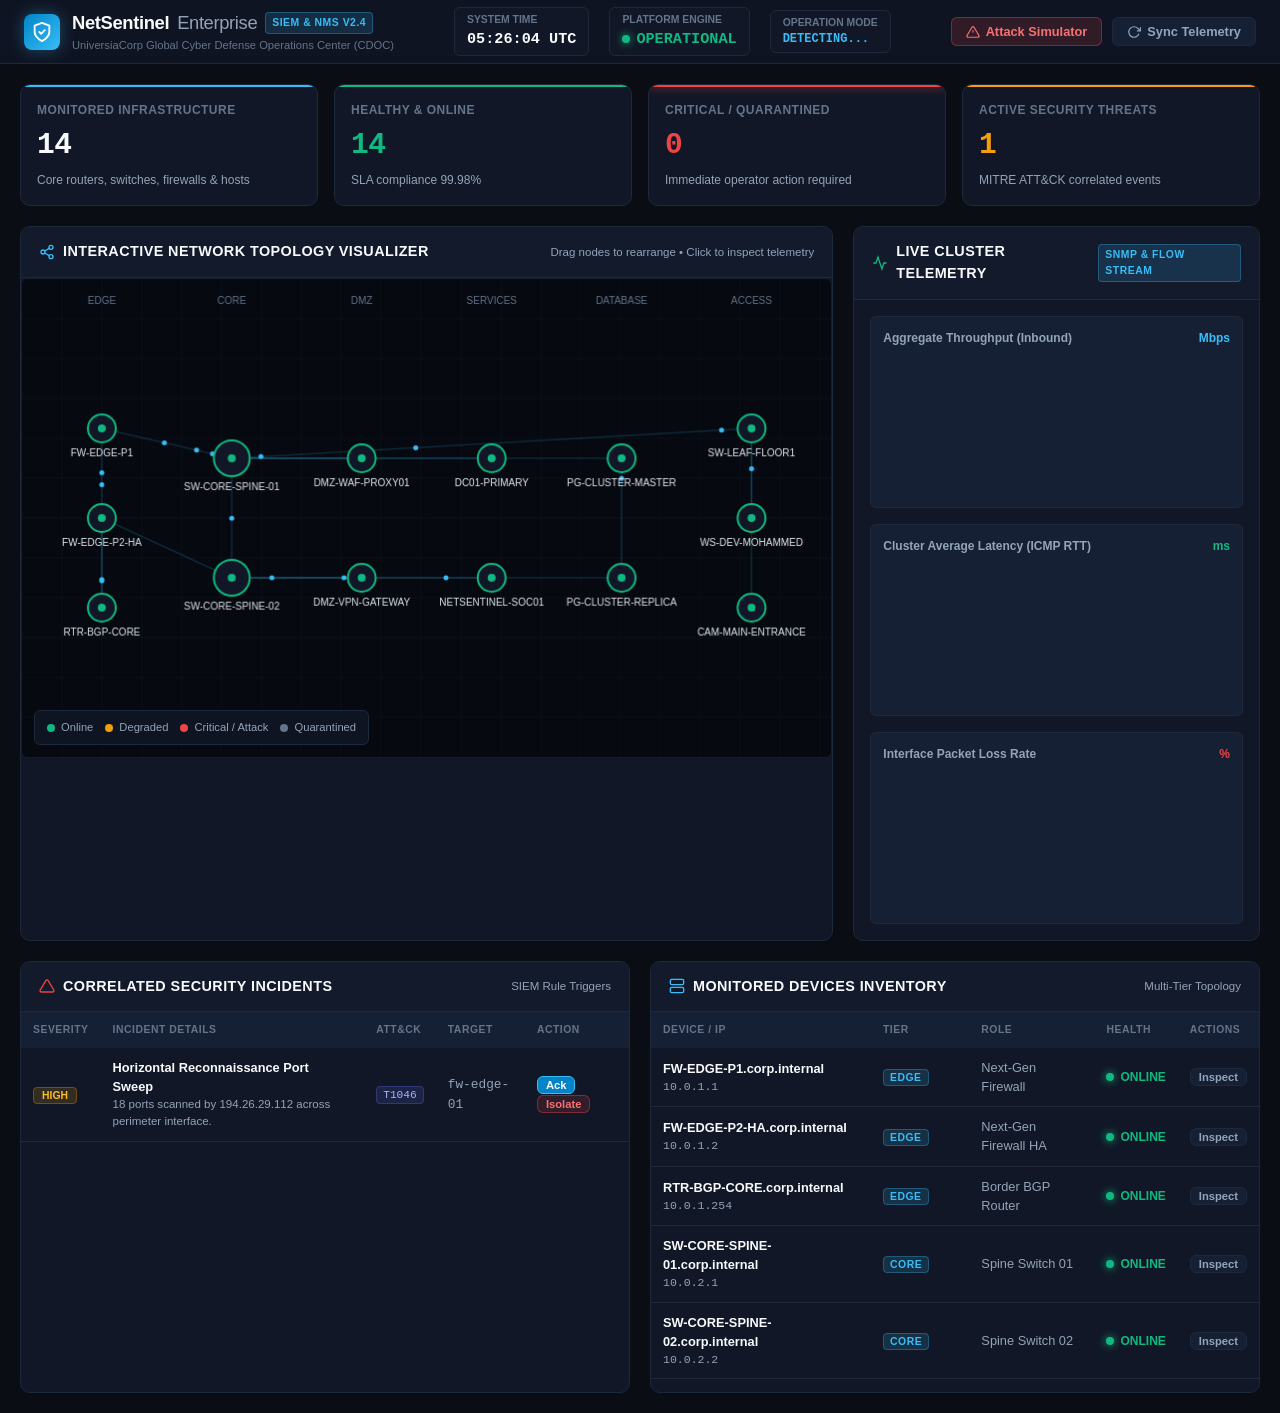
==== docs/index.html @ fc28fd9a "feat(netsentinel): initialize enterprise network security and monitoring system (NMS/SIEM)" ====
<!DOCTYPE html>
<html lang="en">
<head>
  <meta charset="UTF-8">
  <meta name="viewport" content="width=device-width, initial-scale=1.0">
  <title>NetSentinel Enterprise — SOC Cyber Defense & Telemetry Platform</title>
  <link rel="stylesheet" href="css/soc.css">
</head>
<body>

  <!-- Top SOC Navigation Bar -->
  <header class="soc-header">
    <div class="brand-section">
      <div class="brand-logo">
        <svg width="22" height="22" viewBox="0 0 24 24" fill="none" stroke="#ffffff" stroke-width="2" stroke-linecap="round" stroke-linejoin="round">
          <path d="M12 22s8-4 8-10V5l-8-3-8 3v7c0 6 8 10 8 10z"/>
          <path d="M9 12l2 2 4-4"/>
        </svg>
      </div>
      <div>
        <div class="brand-title">
          NetSentinel <span style="font-weight: 400; color: #94a3b8;">Enterprise</span>
          <span class="badge-tag">SIEM & NMS v2.4</span>
        </div>
        <div style="font-size: 0.7rem; color: #64748b;">UniversiaCorp Global Cyber Defense Operations Center (CDOC)</div>
      </div>
    </div>

    <div class="header-metrics">
      <div class="kpi-pill">
        <span class="kpi-label">System Time</span>
        <span class="kpi-val" id="soc-clock">00:00:00 UTC</span>
      </div>
      <div class="kpi-pill">
        <span class="kpi-label">Platform Engine</span>
        <span class="kpi-val" style="color: #10b981; display: flex; align-items: center; gap: 6px;">
          <span class="pulse-dot"></span> OPERATIONAL
        </span>
      </div>
      <div class="kpi-pill">
        <span class="kpi-label">Operation Mode</span>
        <span class="kpi-val" id="mode-badge" style="color: #38bdf8; font-size: 0.75rem;">DETECTING...</span>
      </div>
    </div>

    <div class="header-actions">
      <button class="btn btn-danger" id="btn-open-attack-modal">
        <svg width="14" height="14" viewBox="0 0 24 24" fill="none" stroke="currentColor" stroke-width="2">
          <path d="M10.29 3.86L1.82 18a2 2 0 0 0 1.71 3h16.94a2 2 0 0 0 1.71-3L13.71 3.86a2 2 0 0 0-3.42 0z"/>
          <line x1="12" y1="9" x2="12" y2="13"/>
          <line x1="12" y1="17" x2="12.01" y2="17"/>
        </svg>
        Attack Simulator
      </button>
      <button class="btn btn-secondary" onclick="window.socApp.refreshData()">
        <svg width="14" height="14" viewBox="0 0 24 24" fill="none" stroke="currentColor" stroke-width="2">
          <polyline points="23 4 23 10 17 10"/>
          <path d="M20.49 15a9 9 0 1 1-2.12-9.36L23 10"/>
        </svg>
        Sync Telemetry
      </button>
    </div>
  </header>

  <!-- Main SOC Workspace Container -->
  <main class="soc-container">

    <!-- KPI Status Cards -->
    <section class="kpi-grid">
      <div class="kpi-card brand">
        <span class="kpi-title">Monitored Infrastructure</span>
        <span class="kpi-number" id="kpi-total-nodes">--</span>
        <span class="kpi-meta">Core routers, switches, firewalls & hosts</span>
      </div>
      <div class="kpi-card success">
        <span class="kpi-title">Healthy & Online</span>
        <span class="kpi-number" id="kpi-online-nodes" style="color: #10b981;">--</span>
        <span class="kpi-meta">SLA compliance 99.98%</span>
      </div>
      <div class="kpi-card critical">
        <span class="kpi-title">Critical / Quarantined</span>
        <span class="kpi-number" id="kpi-critical-nodes" style="color: #ef4444;">--</span>
        <span class="kpi-meta">Immediate operator action required</span>
      </div>
      <div class="kpi-card warning">
        <span class="kpi-title">Active Security Threats</span>
        <span class="kpi-number" id="kpi-active-threats" style="color: #f59e0b;">--</span>
        <span class="kpi-meta">MITRE ATT&CK correlated events</span>
      </div>
    </section>

    <!-- Center Workspace: Topology Map & Telemetry Gauges -->
    <section class="soc-workspace">
      
      <!-- Interactive Network Topology Canvas -->
      <div class="panel-card">
        <div class="panel-header">
          <div class="panel-title">
            <svg width="16" height="16" viewBox="0 0 24 24" fill="none" stroke="#38bdf8" stroke-width="2">
              <circle cx="18" cy="5" r="3"/><circle cx="6" cy="12" r="3"/><circle cx="18" cy="19" r="3"/>
              <line x1="8.59" y1="13.51" x2="15.42" y2="17.49"/><line x1="15.41" y1="6.51" x2="8.59" y2="10.49"/>
            </svg>
            Interactive Network Topology Visualizer
          </div>
          <div style="font-size: 0.72rem; color: #94a3b8;">
            Drag nodes to rearrange • Click to inspect telemetry
          </div>
        </div>
        <div class="panel-body" style="padding: 0;">
          <div class="topology-container">
            <canvas id="topology-canvas"></canvas>
            <div class="topology-legend">
              <div class="legend-item"><span class="legend-dot" style="background:#10b981;"></span> Online</div>
              <div class="legend-item"><span class="legend-dot" style="background:#f59e0b;"></span> Degraded</div>
              <div class="legend-item"><span class="legend-dot" style="background:#ef4444;"></span> Critical / Attack</div>
              <div class="legend-item"><span class="legend-dot" style="background:#64748b;"></span> Quarantined</div>
            </div>
          </div>
        </div>
      </div>

      <!-- Real-Time Telemetry Performance Charts -->
      <div class="panel-card">
        <div class="panel-header">
          <div class="panel-title">
            <svg width="16" height="16" viewBox="0 0 24 24" fill="none" stroke="#10b981" stroke-width="2">
              <polyline points="22 12 18 12 15 21 9 3 6 12 2 12"/>
            </svg>
            Live Cluster Telemetry
          </div>
          <span class="badge-tag">SNMP & Flow Stream</span>
        </div>
        <div class="panel-body telemetry-charts">
          
          <div class="chart-card">
            <div class="chart-header">
              <span>Aggregate Throughput (Inbound)</span>
              <span style="color:#38bdf8;">Mbps</span>
            </div>
            <div class="chart-canvas-wrap">
              <canvas id="chart-bandwidth"></canvas>
            </div>
          </div>

          <div class="chart-card">
            <div class="chart-header">
              <span>Cluster Average Latency (ICMP RTT)</span>
              <span style="color:#10b981;">ms</span>
            </div>
            <div class="chart-canvas-wrap">
              <canvas id="chart-latency"></canvas>
            </div>
          </div>

          <div class="chart-card">
            <div class="chart-header">
              <span>Interface Packet Loss Rate</span>
              <span style="color:#ef4444;">%</span>
            </div>
            <div class="chart-canvas-wrap">
              <canvas id="chart-loss"></canvas>
            </div>
          </div>

        </div>
      </div>

    </section>

    <!-- Bottom Tables: Incident Feed & Device Catalog -->
    <section class="tables-grid">
      
      <!-- Live Incident Feed -->
      <div class="panel-card">
        <div class="panel-header">
          <div class="panel-title">
            <svg width="16" height="16" viewBox="0 0 24 24" fill="none" stroke="#ef4444" stroke-width="2">
              <path d="M10.29 3.86L1.82 18a2 2 0 0 0 1.71 3h16.94a2 2 0 0 0 1.71-3L13.71 3.86a2 2 0 0 0-3.42 0z"/>
            </svg>
            Correlated Security Incidents
          </div>
          <span style="font-size: 0.72rem; color: #94a3b8;">SIEM Rule Triggers</span>
        </div>
        <div class="panel-body table-responsive" style="padding: 0;">
          <table class="soc-table">
            <thead>
              <tr>
                <th>Severity</th>
                <th>Incident Details</th>
                <th>ATT&CK</th>
                <th>Target</th>
                <th>Action</th>
              </tr>
            </thead>
            <tbody id="alerts-table-body">
              <!-- Rendered via app.js -->
            </tbody>
          </table>
        </div>
      </div>

      <!-- Infrastructure Inventory Catalog -->
      <div class="panel-card">
        <div class="panel-header">
          <div class="panel-title">
            <svg width="16" height="16" viewBox="0 0 24 24" fill="none" stroke="#38bdf8" stroke-width="2">
              <rect x="2" y="2" width="20" height="8" rx="2" ry="2"/>
              <rect x="2" y="14" width="20" height="8" rx="2" ry="2"/>
              <line x1="6" y1="6" x2="6.01" y2="6"/>
              <line x1="6" y1="18" x2="6.01" y2="18"/>
            </svg>
            Monitored Devices Inventory
          </div>
          <span style="font-size: 0.72rem; color: #94a3b8;">Multi-Tier Topology</span>
        </div>
        <div class="panel-body table-responsive" style="padding: 0;">
          <table class="soc-table">
            <thead>
              <tr>
                <th>Device / IP</th>
                <th>Tier</th>
                <th>Role</th>
                <th>Health</th>
                <th>Actions</th>
              </tr>
            </thead>
            <tbody id="devices-table-body">
              <!-- Rendered via app.js -->
            </tbody>
          </table>
        </div>
      </div>

    </section>

  </main>

  <!-- Modal: Cyber Attack Simulator -->
  <div class="modal-overlay" id="attack-modal">
    <div class="modal-box">
      <div class="modal-header">
        <div style="font-weight: 700; font-size: 1rem; display: flex; align-items: center; gap: 8px;">
          <span style="color: #ef4444;">●</span> Inject Simulated Cyber Attack
        </div>
        <button class="btn btn-secondary" id="btn-close-attack-modal" style="padding: 4px 10px;">✕</button>
      </div>
      <div class="modal-body">
        <p style="font-size: 0.8rem; color: #94a3b8;">
          Select a realistic threat scenario to execute against the monitored infrastructure.
          The SIEM correlator will analyze incoming telemetry, trigger MITRE ATT&CK alerts, and degrade node status in real-time.
        </p>

        <div class="attack-cards-grid">
          <button class="attack-btn-card danger" onclick="window.socApp.triggerAttackScenario('ddos')">
            <div class="attack-btn-title">
              <span style="color: #ef4444;">💥</span> Volumetric SYN Flood DDoS
            </div>
            <div class="attack-btn-desc">
              894 Mbps traffic surge targeting PA-5450 Perimeter Firewall. Triggers Rule SEC-R003 (T1498.001).
            </div>
          </button>

          <button class="attack-btn-card danger" onclick="window.socApp.triggerAttackScenario('brute_force')">
            <div class="attack-btn-title">
              <span style="color: #ef4444;">🔑</span> SSH Credential Brute-Force
            </div>
            <div class="attack-btn-desc">
              8 rapid failed logins against Primary PostgreSQL Cluster. Triggers Rule SEC-R001 (T1110.001).
            </div>
          </button>

          <button class="attack-btn-card" onclick="window.socApp.triggerAttackScenario('port_scan')">
            <div class="attack-btn-title">
              <span style="color: #f59e0b;">🔍</span> Horizontal Port Sweep
            </div>
            <div class="attack-btn-desc">
              Reconnaissance sweep probing 18 ports on Nginx DMZ Reverse Proxy. Triggers Rule SEC-R002 (T1046).
            </div>
          </button>

          <button class="attack-btn-card" onclick="window.socApp.triggerAttackScenario('link_flap')">
            <div class="attack-btn-title">
              <span style="color: #38bdf8;">⚡</span> Spine Fiber Link Flapping
            </div>
            <div class="attack-btn-desc">
              12.5% packet drop burst & 215ms latency spike on Cisco Nexus Core Backbone. Triggers NMS stability alert.
            </div>
          </button>
        </div>
      </div>
    </div>
  </div>

  <!-- Modal: Device Inspector -->
  <div class="modal-overlay" id="device-modal">
    <div class="modal-box">
      <div class="modal-header">
        <div style="font-weight: 700; font-size: 1rem; display: flex; align-items: center; gap: 8px;">
          <svg width="16" height="16" viewBox="0 0 24 24" fill="none" stroke="#38bdf8" stroke-width="2">
            <rect x="2" y="2" width="20" height="8" rx="2" ry="2"/>
            <rect x="2" y="14" width="20" height="8" rx="2" ry="2"/>
          </svg>
          Device Telemetry Inspector
        </div>
        <button class="btn btn-secondary" id="btn-close-device-modal" style="padding: 4px 10px;">✕</button>
      </div>
      <div class="modal-body">
        <div style="display: grid; grid-template-columns: 1fr 1fr; gap: 12px; font-size: 0.8rem;">
          <div><strong style="color:#64748b;">Hostname:</strong> <div id="modal-dev-hostname" style="font-family:monospace; color:#f8fafc;">--</div></div>
          <div><strong style="color:#64748b;">IP Address:</strong> <div id="modal-dev-ip" style="font-family:monospace; color:#38bdf8;">--</div></div>
          <div><strong style="color:#64748b;">Network Tier:</strong> <div id="modal-dev-tier" style="color:#f8fafc;">--</div></div>
          <div><strong style="color:#64748b;">Operational Role:</strong> <div id="modal-dev-role" style="color:#f8fafc;">--</div></div>
          <div><strong style="color:#64748b;">Hardware / OS:</strong> <div id="modal-dev-vendor" style="color:#f8fafc;">--</div></div>
          <div><strong style="color:#64748b;">Current Health:</strong> <div id="modal-dev-status" style="font-weight:700;">--</div></div>
        </div>

        <div style="margin-top: 10px; display: flex; gap: 10px;">
          <button class="btn btn-primary" onclick="alert('ICMP Probe Executed: Round-trip RTT: 1.2ms, Packet Loss: 0.0%, 3-way handshake verified.')">
            Execute Live ICMP Probe
          </button>
          <button class="btn btn-danger" onclick="window.socApp.quarantineDevice(window.socApp.selectedDevice.id); window.socApp.closeDeviceModal();">
            Isolate / Quarantine Host
          </button>
        </div>
      </div>
    </div>
  </div>

  <script src="js/topology.js"></script>
  <script src="js/charts.js"></script>
  <script src="js/app.js"></script>
</body>
</html>
---- docs/css/soc.css ----
/* NetSentinel Enterprise - Cyber SOC Dark Theme */
:root {
  --bg-primary: #0a0d14;
  --bg-surface: #111726;
  --bg-surface-elevated: #162035;
  --bg-surface-hover: #1c2944;
  --border-subtle: #1e293b;
  --border-active: #38bdf8;
  
  --text-primary: #f8fafc;
  --text-secondary: #94a3b8;
  --text-muted: #64748b;
  
  --color-brand: #38bdf8;
  --color-brand-glow: rgba(56, 189, 248, 0.35);
  --color-success: #10b981;
  --color-warning: #f59e0b;
  --color-danger: #ef4444;
  --color-info: #6366f1;
  
  --radius-sm: 6px;
  --radius-md: 10px;
  --radius-lg: 14px;
  --transition-fast: 0.15s ease;
  --transition-smooth: 0.3s cubic-bezier(0.4, 0, 0.2, 1);
}

* {
  margin: 0;
  padding: 0;
  box-sizing: border-box;
}

body {
  font-family: -apple-system, BlinkMacSystemFont, "Segoe UI", Roboto, "Helvetica Neue", Arial, sans-serif;
  background-color: var(--bg-primary);
  color: var(--text-primary);
  line-height: 1.5;
  overflow-x: hidden;
  font-size: 14px;
}

/* Scrollbar */
::-webkit-scrollbar {
  width: 6px;
  height: 6px;
}
::-webkit-scrollbar-track {
  background: var(--bg-primary);
}
::-webkit-scrollbar-thumb {
  background: var(--border-subtle);
  border-radius: 3px;
}
::-webkit-scrollbar-thumb:hover {
  background: var(--text-muted);
}

/* Header & Top Bar */
.soc-header {
  height: 64px;
  background: rgba(17, 23, 38, 0.85);
  backdrop-filter: blur(12px);
  border-bottom: 1px solid var(--border-subtle);
  display: flex;
  align-items: center;
  justify-content: space-between;
  padding: 0 24px;
  position: sticky;
  top: 0;
  z-index: 100;
}

.brand-section {
  display: flex;
  align-items: center;
  gap: 12px;
}

.brand-logo {
  width: 36px;
  height: 36px;
  border-radius: 8px;
  background: linear-gradient(135deg, #0284c7, #38bdf8);
  display: flex;
  align-items: center;
  justify-content: center;
  box-shadow: 0 0 16px var(--color-brand-glow);
}

.brand-title {
  font-size: 1.15rem;
  font-weight: 700;
  letter-spacing: -0.02em;
  display: flex;
  align-items: center;
  gap: 8px;
}

.badge-tag {
  font-size: 0.65rem;
  text-transform: uppercase;
  font-weight: 700;
  letter-spacing: 0.05em;
  padding: 2px 6px;
  border-radius: 4px;
  background: rgba(56, 189, 248, 0.15);
  color: var(--color-brand);
  border: 1px solid rgba(56, 189, 248, 0.3);
}

.header-metrics {
  display: flex;
  align-items: center;
  gap: 20px;
}

.kpi-pill {
  display: flex;
  flex-direction: column;
  background: var(--bg-surface);
  border: 1px solid var(--border-subtle);
  border-radius: var(--radius-sm);
  padding: 4px 12px;
}

.kpi-pill .kpi-label {
  font-size: 0.65rem;
  color: var(--text-muted);
  text-transform: uppercase;
  font-weight: 600;
}

.kpi-pill .kpi-val {
  font-size: 0.95rem;
  font-weight: 700;
  font-family: monospace;
}

.header-actions {
  display: flex;
  align-items: center;
  gap: 10px;
}

/* Buttons */
.btn {
  display: inline-flex;
  align-items: center;
  gap: 6px;
  padding: 6px 14px;
  font-size: 0.8rem;
  font-weight: 600;
  border-radius: var(--radius-sm);
  cursor: pointer;
  transition: all var(--transition-fast);
  border: 1px solid transparent;
}

.btn-primary {
  background: #0284c7;
  color: #ffffff;
  border-color: #38bdf8;
}
.btn-primary:hover {
  background: #0369a1;
  box-shadow: 0 0 12px var(--color-brand-glow);
}

.btn-danger {
  background: rgba(239, 68, 68, 0.15);
  color: #f87171;
  border-color: rgba(239, 68, 68, 0.4);
}
.btn-danger:hover {
  background: rgba(239, 68, 68, 0.25);
  box-shadow: 0 0 12px rgba(239, 68, 68, 0.3);
}

.btn-secondary {
  background: var(--bg-surface-elevated);
  color: var(--text-secondary);
  border-color: var(--border-subtle);
}
.btn-secondary:hover {
  background: var(--bg-surface-hover);
  color: var(--text-primary);
}

.pulse-dot {
  width: 8px;
  height: 8px;
  border-radius: 50%;
  background: var(--color-success);
  box-shadow: 0 0 8px var(--color-success);
  display: inline-block;
  animation: pulse-live 2s infinite;
}

@keyframes pulse-live {
  0% { transform: scale(0.95); box-shadow: 0 0 0 0 rgba(16, 185, 129, 0.7); }
  70% { transform: scale(1.1); box-shadow: 0 0 0 6px rgba(16, 185, 129, 0); }
  100% { transform: scale(0.95); box-shadow: 0 0 0 0 rgba(16, 185, 129, 0); }
}

/* Layout Container */
.soc-container {
  max-width: 1720px;
  margin: 0 auto;
  padding: 20px;
  display: flex;
  flex-direction: column;
  gap: 20px;
}

/* Status Banner Cards */
.kpi-grid {
  display: grid;
  grid-template-columns: repeat(auto-fit, minmax(210px, 1fr));
  gap: 16px;
}

.kpi-card {
  background: var(--bg-surface);
  border: 1px solid var(--border-subtle);
  border-radius: var(--radius-md);
  padding: 16px;
  display: flex;
  flex-direction: column;
  gap: 4px;
  position: relative;
  overflow: hidden;
}

.kpi-card::before {
  content: "";
  position: absolute;
  top: 0;
  left: 0;
  right: 0;
  height: 2px;
  background: var(--border-subtle);
}

.kpi-card.critical::before { background: var(--color-danger); box-shadow: 0 0 10px var(--color-danger); }
.kpi-card.warning::before { background: var(--color-warning); }
.kpi-card.success::before { background: var(--color-success); }
.kpi-card.brand::before { background: var(--color-brand); }

.kpi-title {
  font-size: 0.75rem;
  color: var(--text-muted);
  text-transform: uppercase;
  font-weight: 600;
  letter-spacing: 0.04em;
}

.kpi-number {
  font-size: 1.85rem;
  font-weight: 700;
  font-family: monospace;
  letter-spacing: -0.02em;
}

.kpi-meta {
  font-size: 0.75rem;
  color: var(--text-secondary);
  display: flex;
  align-items: center;
  gap: 6px;
}

/* Main Two-Column SOC Workspace */
.soc-workspace {
  display: grid;
  grid-template-columns: 2fr 1fr;
  gap: 20px;
}

@media (max-width: 1200px) {
  .soc-workspace {
    grid-template-columns: 1fr;
  }
}

.panel-card {
  background: var(--bg-surface);
  border: 1px solid var(--border-subtle);
  border-radius: var(--radius-md);
  overflow: hidden;
  display: flex;
  flex-direction: column;
}

.panel-header {
  padding: 14px 18px;
  border-bottom: 1px solid var(--border-subtle);
  display: flex;
  align-items: center;
  justify-content: space-between;
  background: rgba(22, 32, 53, 0.4);
}

.panel-title {
  font-size: 0.9rem;
  font-weight: 700;
  display: flex;
  align-items: center;
  gap: 8px;
  text-transform: uppercase;
  letter-spacing: 0.03em;
}

.panel-body {
  padding: 16px;
  flex: 1;
}

/* Canvas Topology Map Container */
.topology-container {
  height: 480px;
  background: #06090f;
  position: relative;
  overflow: hidden;
  border-radius: var(--radius-sm);
  border: 1px solid rgba(30, 41, 59, 0.6);
}

#topology-canvas {
  width: 100%;
  height: 100%;
  display: block;
}

.topology-legend {
  position: absolute;
  bottom: 12px;
  left: 12px;
  background: rgba(17, 23, 38, 0.85);
  backdrop-filter: blur(8px);
  border: 1px solid var(--border-subtle);
  border-radius: var(--radius-sm);
  padding: 8px 12px;
  display: flex;
  gap: 12px;
  font-size: 0.7rem;
  color: var(--text-secondary);
}

.legend-item {
  display: flex;
  align-items: center;
  gap: 6px;
}

.legend-dot {
  width: 8px;
  height: 8px;
  border-radius: 50%;
}

/* Charts Section */
.telemetry-charts {
  display: flex;
  flex-direction: column;
  gap: 16px;
}

.chart-card {
  background: var(--bg-surface-elevated);
  border: 1px solid var(--border-subtle);
  border-radius: var(--radius-sm);
  padding: 12px;
}

.chart-header {
  display: flex;
  justify-content: space-between;
  margin-bottom: 8px;
  font-size: 0.75rem;
  font-weight: 600;
  color: var(--text-secondary);
}

.chart-canvas-wrap {
  height: 140px;
  width: 100%;
  position: relative;
}

/* Tables Section */
.tables-grid {
  display: grid;
  grid-template-columns: 1fr 1fr;
  gap: 20px;
}

@media (max-width: 1100px) {
  .tables-grid {
    grid-template-columns: 1fr;
  }
}

.table-responsive {
  max-height: 380px;
  overflow-y: auto;
}

.soc-table {
  width: 100%;
  border-collapse: collapse;
  text-align: left;
  font-size: 0.8rem;
}

.soc-table th {
  background: var(--bg-surface-elevated);
  color: var(--text-muted);
  font-weight: 600;
  text-transform: uppercase;
  font-size: 0.65rem;
  letter-spacing: 0.05em;
  padding: 10px 12px;
  position: sticky;
  top: 0;
  z-index: 10;
}

.soc-table td {
  padding: 10px 12px;
  border-bottom: 1px solid var(--border-subtle);
  color: var(--text-secondary);
}

.soc-table tr:hover td {
  background: var(--bg-surface-hover);
  color: var(--text-primary);
}

/* Severity Badges */
.badge-critical {
  background: rgba(239, 68, 68, 0.15);
  color: #f87171;
  border: 1px solid rgba(239, 68, 68, 0.3);
  padding: 2px 8px;
  border-radius: 4px;
  font-weight: 700;
  font-size: 0.65rem;
}

.badge-high {
  background: rgba(245, 158, 11, 0.15);
  color: #fbbf24;
  border: 1px solid rgba(245, 158, 11, 0.3);
  padding: 2px 8px;
  border-radius: 4px;
  font-weight: 700;
  font-size: 0.65rem;
}

.badge-medium {
  background: rgba(56, 189, 248, 0.15);
  color: #38bdf8;
  border: 1px solid rgba(56, 189, 248, 0.3);
  padding: 2px 8px;
  border-radius: 4px;
  font-weight: 700;
  font-size: 0.65rem;
}

.badge-mitre {
  background: rgba(99, 102, 241, 0.15);
  color: #a5b4fc;
  border: 1px solid rgba(99, 102, 241, 0.3);
  padding: 2px 6px;
  border-radius: 4px;
  font-family: monospace;
  font-size: 0.7rem;
}

/* Status Indicators */
.status-pill {
  display: inline-flex;
  align-items: center;
  gap: 6px;
  font-weight: 600;
  font-size: 0.75rem;
}

.status-online { color: var(--color-success); }
.status-degraded { color: var(--color-warning); }
.status-critical { color: var(--color-danger); }
.status-quarantined { color: #94a3b8; text-decoration: line-through; }

/* Modal */
.modal-overlay {
  display: none;
  position: fixed;
  inset: 0;
  background: rgba(0, 0, 0, 0.75);
  backdrop-filter: blur(6px);
  z-index: 200;
  align-items: center;
  justify-content: center;
  padding: 20px;
}

.modal-overlay.active {
  display: flex;
}

.modal-box {
  background: var(--bg-surface);
  border: 1px solid var(--border-subtle);
  border-radius: var(--radius-lg);
  width: 100%;
  max-width: 650px;
  overflow: hidden;
  box-shadow: 0 20px 40px rgba(0,0,0,0.5);
  animation: modal-pop 0.2s cubic-bezier(0.16, 1, 0.3, 1);
}

@keyframes modal-pop {
  from { opacity: 0; transform: scale(0.95); }
  to { opacity: 1; transform: scale(1); }
}

.modal-header {
  padding: 16px 20px;
  border-bottom: 1px solid var(--border-subtle);
  display: flex;
  justify-content: space-between;
  align-items: center;
  background: var(--bg-surface-elevated);
}

.modal-body {
  padding: 20px;
  display: flex;
  flex-direction: column;
  gap: 16px;
}

.attack-cards-grid {
  display: grid;
  grid-template-columns: 1fr 1fr;
  gap: 12px;
}

.attack-btn-card {
  background: var(--bg-surface-elevated);
  border: 1px solid var(--border-subtle);
  border-radius: var(--radius-sm);
  padding: 14px;
  text-align: left;
  cursor: pointer;
  transition: all var(--transition-fast);
  color: var(--text-primary);
}

.attack-btn-card:hover {
  background: var(--bg-surface-hover);
  border-color: var(--color-brand);
  transform: translateY(-2px);
}

.attack-btn-card.danger:hover {
  border-color: var(--color-danger);
}

.attack-btn-title {
  font-weight: 700;
  font-size: 0.85rem;
  margin-bottom: 4px;
  display: flex;
  align-items: center;
  gap: 6px;
}

.attack-btn-desc {
  font-size: 0.72rem;
  color: var(--text-muted);
}
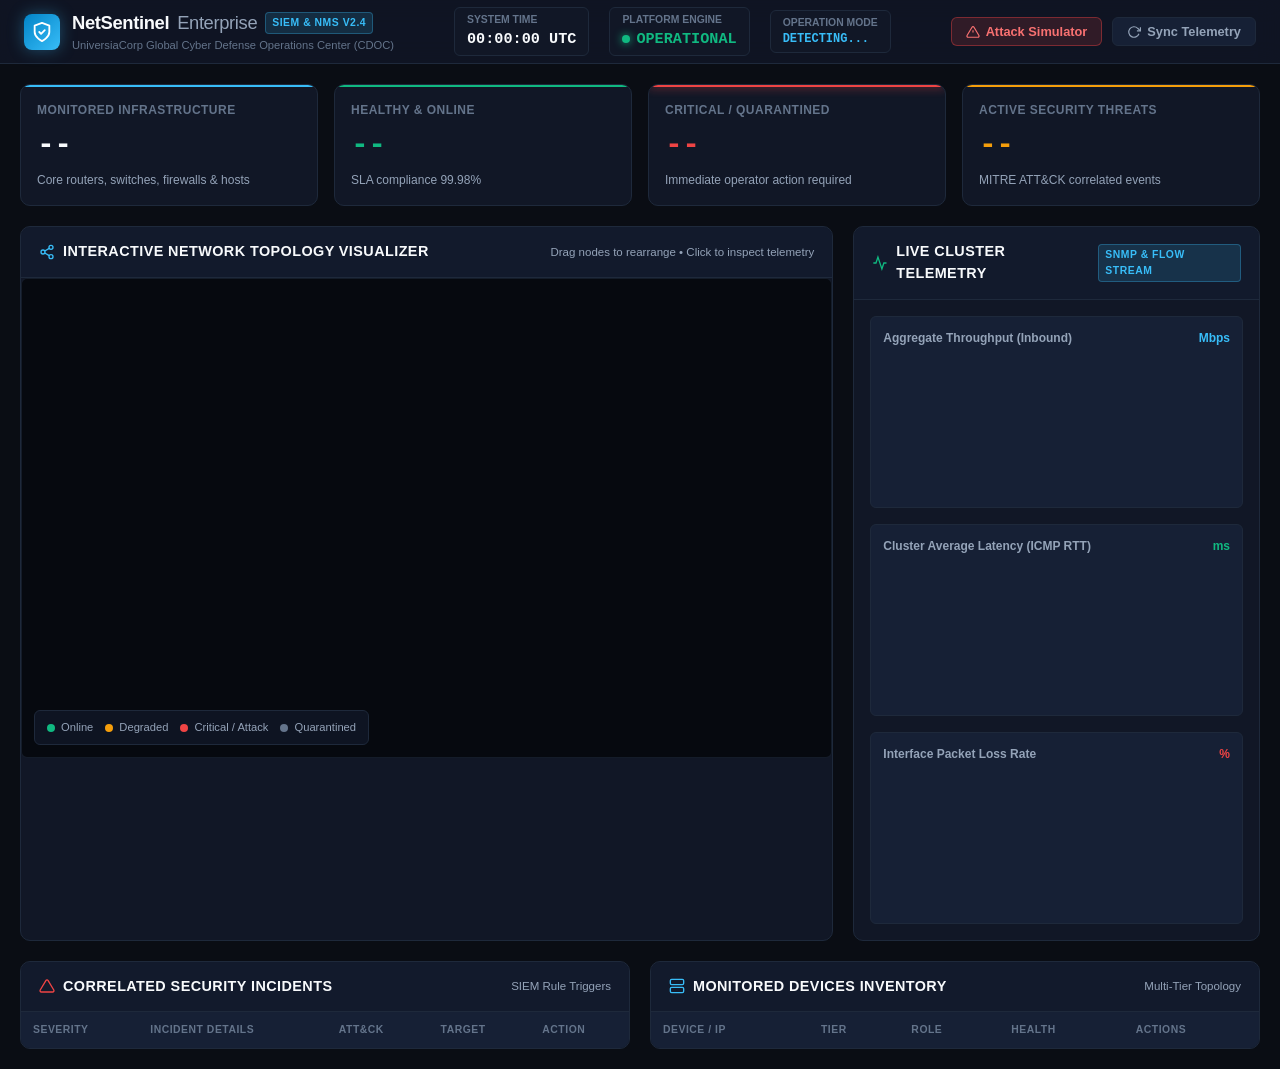
==== commit 17f7b19a: "feat(siem-nms): complete enterprise audit, closed-loop recovery, MITRE rules, live diagnostics & Fre" ====
--- a/docs/index.html
+++ b/docs/index.html
@@ -286,6 +286,15 @@
               12.5% packet drop burst & 215ms latency spike on Cisco Nexus Core Backbone. Triggers NMS stability alert.
             </div>
           </button>
+
+          <button class="attack-btn-card danger" onclick="window.socApp.triggerAttackScenario('rogue_mac')">
+            <div class="attack-btn-title">
+              <span style="color: #ef4444;">🛡️</span> Rogue MAC Injection on Core VLAN
+            </div>
+            <div class="attack-btn-desc">
+              Unauthorized MAC 00:0C:29:DE:AD:01 attempts switchport uplink connection. Triggers Rule SEC-R004 (T1200).
+            </div>
+          </button>
         </div>
       </div>
     </div>
@@ -293,14 +302,14 @@
 
   <!-- Modal: Device Inspector -->
   <div class="modal-overlay" id="device-modal">
-    <div class="modal-box">
+    <div class="modal-box" style="max-width: 680px;">
       <div class="modal-header">
         <div style="font-weight: 700; font-size: 1rem; display: flex; align-items: center; gap: 8px;">
           <svg width="16" height="16" viewBox="0 0 24 24" fill="none" stroke="#38bdf8" stroke-width="2">
             <rect x="2" y="2" width="20" height="8" rx="2" ry="2"/>
             <rect x="2" y="14" width="20" height="8" rx="2" ry="2"/>
           </svg>
-          Device Telemetry Inspector
+          Device Telemetry & Security Inspector
         </div>
         <button class="btn btn-secondary" id="btn-close-device-modal" style="padding: 4px 10px;">✕</button>
       </div>
@@ -314,11 +323,24 @@
           <div><strong style="color:#64748b;">Current Health:</strong> <div id="modal-dev-status" style="font-weight:700;">--</div></div>
         </div>
 
-        <div style="margin-top: 10px; display: flex; gap: 10px;">
-          <button class="btn btn-primary" onclick="alert('ICMP Probe Executed: Round-trip RTT: 1.2ms, Packet Loss: 0.0%, 3-way handshake verified.')">
-            Execute Live ICMP Probe
-          </button>
-          <button class="btn btn-danger" onclick="window.socApp.quarantineDevice(window.socApp.selectedDevice.id); window.socApp.closeDeviceModal();">
+        <div style="margin-top: 6px; display: flex; align-items: center; justify-content: space-between; gap: 8px;">
+          <span id="modal-telemetry-badge" style="font-size: 0.72rem; padding: 3px 8px; border-radius: 4px; background: rgba(56, 189, 248, 0.12); color: #38bdf8; border: 1px solid rgba(56, 189, 248, 0.25);">
+            ⚡ Live ICMP / TCP Diagnostic Engine
+          </span>
+          <span style="font-size: 0.72rem; color: #94a3b8;" id="modal-dev-quarantine-status">Isolation: NONE</span>
+        </div>
+
+        <!-- Real-time Probe Results Box -->
+        <div id="modal-probe-results" style="display: none; background: #0b1120; border: 1px solid #1e293b; border-radius: 6px; padding: 12px; margin-top: 10px; font-size: 0.75rem;"></div>
+
+        <div style="margin-top: 12px; display: flex; gap: 10px;">
+          <button class="btn btn-primary" id="btn-execute-probe" onclick="window.socApp.probeSelectedDevice()">
+            <svg width="14" height="14" viewBox="0 0 24 24" fill="none" stroke="currentColor" stroke-width="2" style="margin-right: 4px; vertical-align: middle;">
+              <polyline points="22 12 18 12 15 21 9 3 6 12 2 12"/>
+            </svg>
+            Execute Live ICMP & TCP Probe
+          </button>
+          <button class="btn btn-danger" id="btn-toggle-quarantine" onclick="window.socApp.toggleSelectedDeviceQuarantine()">
             Isolate / Quarantine Host
           </button>
         </div>
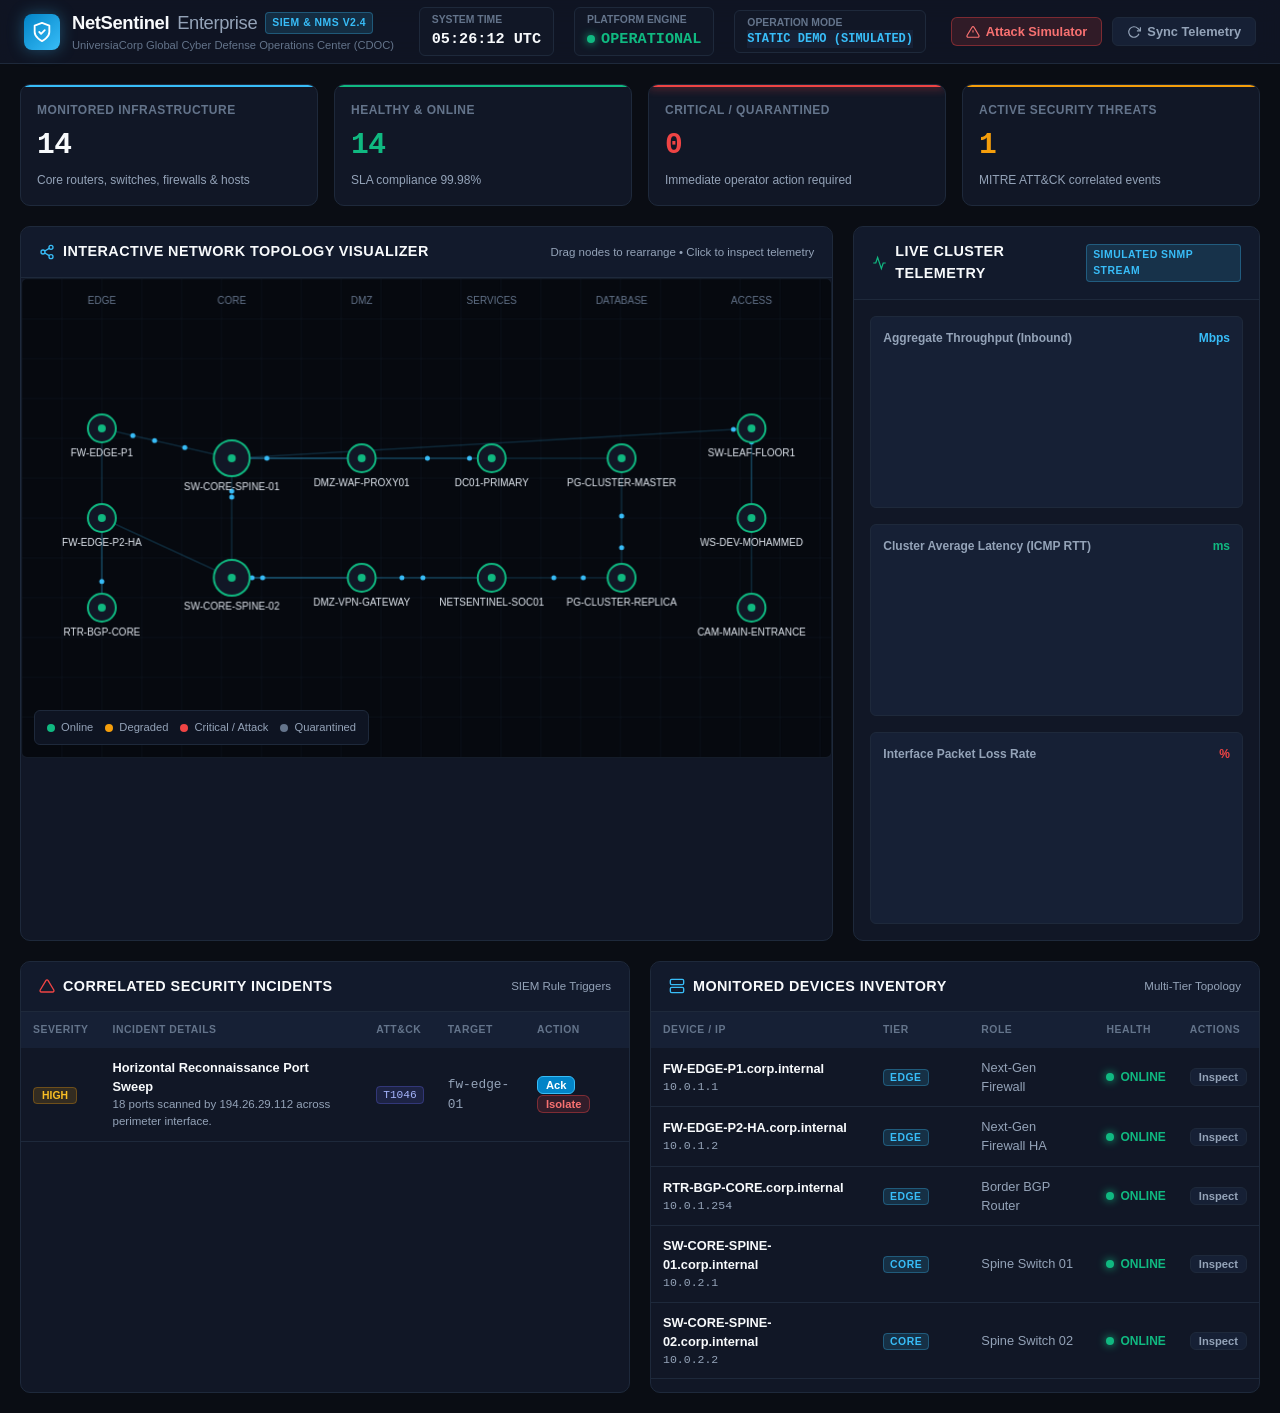
==== commit 98e2df21: "fix(frontend): resolve app.js syntax error, optimize offline fallback seeding & add regression tests" ====
--- a/docs/index.html
+++ b/docs/index.html
@@ -128,7 +128,7 @@
             </svg>
             Live Cluster Telemetry
           </div>
-          <span class="badge-tag">SNMP & Flow Stream</span>
+          <span class="badge-tag" id="badge-telemetry-mode">Simulated SNMP Stream</span>
         </div>
         <div class="panel-body telemetry-charts">
           
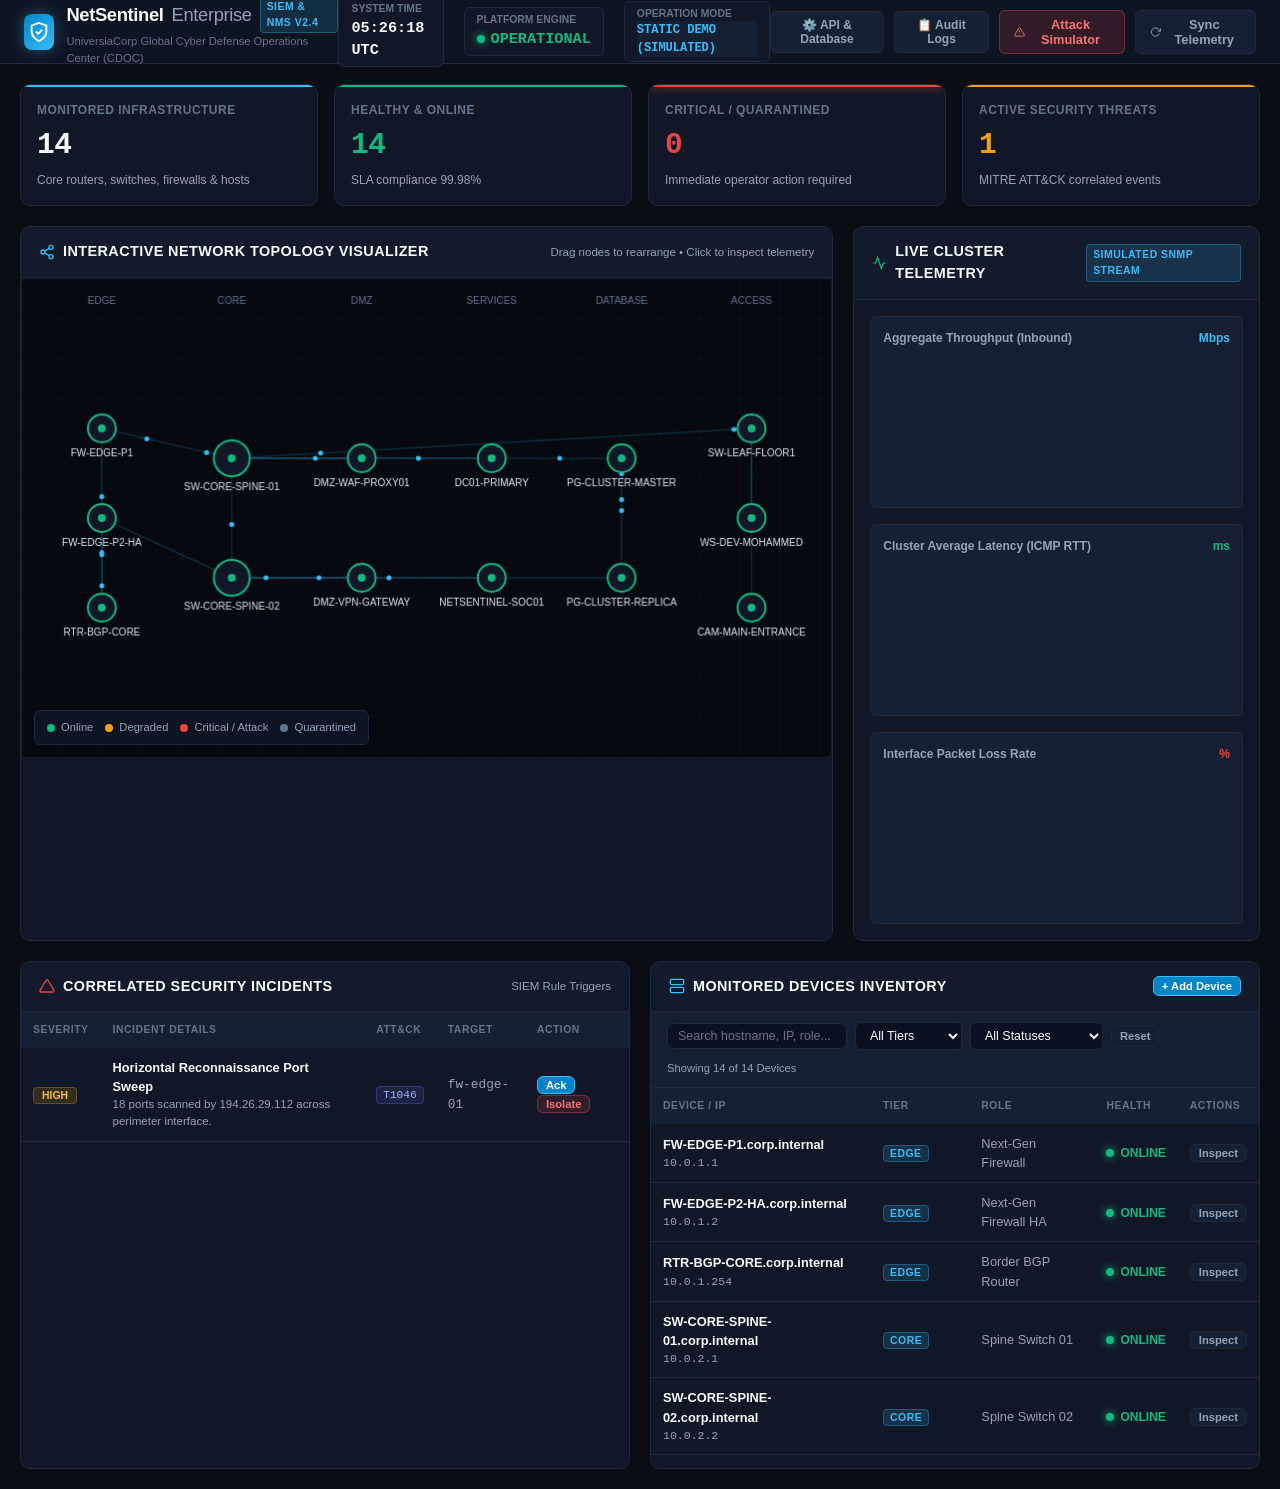
==== commit 7897c323: "feat(fullstack): add dual-mode PostgreSQL/SQLite persistence, Device CRUD, Vercel serverless entrypo" ====
--- a/docs/index.html
+++ b/docs/index.html
@@ -44,6 +44,12 @@
     </div>
 
     <div class="header-actions">
+      <button class="btn btn-secondary" id="btn-open-settings-modal" style="font-size: 0.75rem;">
+        ⚙️ API & Database
+      </button>
+      <button class="btn btn-secondary" id="btn-open-audit-modal" style="font-size: 0.75rem;">
+        📋 Audit Logs
+      </button>
       <button class="btn btn-danger" id="btn-open-attack-modal">
         <svg width="14" height="14" viewBox="0 0 24 24" fill="none" stroke="currentColor" stroke-width="2">
           <path d="M10.29 3.86L1.82 18a2 2 0 0 0 1.71 3h16.94a2 2 0 0 0 1.71-3L13.71 3.86a2 2 0 0 0-3.42 0z"/>
@@ -211,8 +217,40 @@
             </svg>
             Monitored Devices Inventory
           </div>
-          <span style="font-size: 0.72rem; color: #94a3b8;">Multi-Tier Topology</span>
-        </div>
+          <div style="display: flex; align-items: center; gap: 8px;">
+            <button class="btn btn-primary" id="btn-open-add-device" style="font-size: 0.7rem; padding: 3px 8px;">
+              + Add Device
+            </button>
+          </div>
+        </div>
+
+        <!-- Inventory Search & Filter Toolbar -->
+        <div class="soc-toolbar">
+          <div class="soc-toolbar-filters">
+            <input type="text" id="device-search-input" class="soc-input" placeholder="Search hostname, IP, role..." style="width: 180px;">
+            <select id="device-tier-filter" class="soc-select">
+              <option value="">All Tiers</option>
+              <option value="EDGE">EDGE</option>
+              <option value="CORE">CORE</option>
+              <option value="DMZ">DMZ</option>
+              <option value="SERVICES">SERVICES</option>
+              <option value="DATABASE">DATABASE</option>
+              <option value="ACCESS">ACCESS</option>
+            </select>
+            <select id="device-status-filter" class="soc-select">
+              <option value="">All Statuses</option>
+              <option value="ONLINE">ONLINE</option>
+              <option value="DEGRADED">DEGRADED</option>
+              <option value="CRITICAL">CRITICAL</option>
+              <option value="QUARANTINED">QUARANTINED</option>
+            </select>
+            <button class="btn btn-secondary" id="btn-reset-filters" style="font-size: 0.7rem; padding: 4px 8px;">
+              Reset
+            </button>
+          </div>
+          <span style="font-size: 0.7rem; color: #94a3b8;" id="devices-count-badge">Multi-Tier Topology</span>
+        </div>
+
         <div class="panel-body table-responsive" style="padding: 0;">
           <table class="soc-table">
             <thead>
@@ -333,7 +371,7 @@
         <!-- Real-time Probe Results Box -->
         <div id="modal-probe-results" style="display: none; background: #0b1120; border: 1px solid #1e293b; border-radius: 6px; padding: 12px; margin-top: 10px; font-size: 0.75rem;"></div>
 
-        <div style="margin-top: 12px; display: flex; gap: 10px;">
+        <div style="margin-top: 12px; display: flex; flex-wrap: wrap; gap: 8px;">
           <button class="btn btn-primary" id="btn-execute-probe" onclick="window.socApp.probeSelectedDevice()">
             <svg width="14" height="14" viewBox="0 0 24 24" fill="none" stroke="currentColor" stroke-width="2" style="margin-right: 4px; vertical-align: middle;">
               <polyline points="22 12 18 12 15 21 9 3 6 12 2 12"/>
@@ -343,6 +381,153 @@
           <button class="btn btn-danger" id="btn-toggle-quarantine" onclick="window.socApp.toggleSelectedDeviceQuarantine()">
             Isolate / Quarantine Host
           </button>
+          <button class="btn btn-secondary" id="btn-open-edit-device" onclick="window.socApp.openEditSelectedDevice()">
+            Edit Device
+          </button>
+          <button class="btn btn-secondary" id="btn-delete-device" onclick="window.socApp.deleteSelectedDevice()" style="color: #ef4444; border-color: rgba(239, 68, 68, 0.4);">
+            Delete Device
+          </button>
+        </div>
+      </div>
+    </div>
+  </div>
+
+  <!-- Modal: Add / Edit Device Form -->
+  <div class="modal-overlay" id="device-form-modal">
+    <div class="modal-box" style="max-width: 600px;">
+      <div class="modal-header">
+        <div style="font-weight: 700; font-size: 1rem; display: flex; align-items: center; gap: 8px;">
+          <span style="color: #38bdf8;">●</span> <span id="device-form-title">Add Infrastructure Device</span>
+        </div>
+        <button class="btn btn-secondary" id="btn-close-device-form-modal" style="padding: 4px 10px;">✕</button>
+      </div>
+      <div class="modal-body">
+        <form id="device-form" onsubmit="window.socApp.handleDeviceFormSubmit(event)">
+          <div class="soc-form-grid">
+            <div class="soc-form-group">
+              <label class="soc-form-label" for="form-dev-id">Device Identifier</label>
+              <input type="text" id="form-dev-id" class="soc-input" placeholder="e.g. srv-backup-01" required>
+            </div>
+            <div class="soc-form-group">
+              <label class="soc-form-label" for="form-dev-hostname">FQDN Hostname</label>
+              <input type="text" id="form-dev-hostname" class="soc-input" placeholder="backup.corp.internal" required>
+            </div>
+            <div class="soc-form-group">
+              <label class="soc-form-label" for="form-dev-ip">IPv4 Address</label>
+              <input type="text" id="form-dev-ip" class="soc-input" placeholder="10.0.5.50" required>
+            </div>
+            <div class="soc-form-group">
+              <label class="soc-form-label" for="form-dev-mac">MAC Address</label>
+              <input type="text" id="form-dev-mac" class="soc-input" placeholder="00:1A:2B:3C:4D:5E">
+            </div>
+            <div class="soc-form-group">
+              <label class="soc-form-label" for="form-dev-tier">Network Tier</label>
+              <select id="form-dev-tier" class="soc-select">
+                <option value="ACCESS">ACCESS (Leaf / Workstations)</option>
+                <option value="CORE">CORE (Spine Backbone)</option>
+                <option value="EDGE">EDGE (Perimeter Firewall / BGP)</option>
+                <option value="DMZ">DMZ (WAF / Reverse Proxy)</option>
+                <option value="SERVICES">SERVICES (Active Directory / SIEM)</option>
+                <option value="DATABASE">DATABASE (PostgreSQL / Redis)</option>
+              </select>
+            </div>
+            <div class="soc-form-group">
+              <label class="soc-form-label" for="form-dev-role">Operational Role</label>
+              <input type="text" id="form-dev-role" class="soc-input" placeholder="e.g. Backup Storage Server">
+            </div>
+          </div>
+
+          <div class="soc-form-group" style="margin-top: 10px;">
+            <label class="soc-form-label" for="form-dev-vendor">Hardware / Vendor / OS</label>
+            <input type="text" id="form-dev-vendor" class="soc-input" placeholder="e.g. Ubuntu Linux 24.04 LTS / Dell PowerEdge">
+          </div>
+
+          <div class="soc-form-group" style="margin-top: 10px;">
+            <label class="soc-form-label" for="form-dev-services">Configured Services (port:name, comma separated)</label>
+            <input type="text" id="form-dev-services" class="soc-input" placeholder="e.g. 22:SSH, 80:HTTP, 443:HTTPS, 5432:PostgreSQL">
+          </div>
+
+          <div id="device-form-error" style="color: #ef4444; font-size: 0.75rem; margin-top: 10px; display: none;"></div>
+
+          <div style="margin-top: 16px; display: flex; justify-content: flex-end; gap: 8px;">
+            <button type="button" class="btn btn-secondary" onclick="window.socApp.closeDeviceFormModal()">Cancel</button>
+            <button type="submit" class="btn btn-primary" id="btn-save-device">Save Device</button>
+          </div>
+        </form>
+      </div>
+    </div>
+  </div>
+
+  <!-- Modal: Compliance Audit Logs -->
+  <div class="modal-overlay" id="audit-modal">
+    <div class="modal-box" style="max-width: 780px;">
+      <div class="modal-header">
+        <div style="font-weight: 700; font-size: 1rem; display: flex; align-items: center; gap: 8px;">
+          <span>📋</span> SOC Operator Compliance Audit Trail
+        </div>
+        <button class="btn btn-secondary" id="btn-close-audit-modal" style="padding: 4px 10px;">✕</button>
+      </div>
+      <div class="modal-body" style="max-height: 480px; overflow-y: auto;">
+        <table class="soc-table" style="width: 100%;">
+          <thead>
+            <tr>
+              <th>Timestamp (UTC)</th>
+              <th>Operator</th>
+              <th>Action</th>
+              <th>Target</th>
+              <th>Details</th>
+            </tr>
+          </thead>
+          <tbody id="audit-table-body">
+            <!-- Rendered via app.js -->
+          </tbody>
+        </table>
+      </div>
+    </div>
+  </div>
+
+  <!-- Modal: API & Database Persistence Settings -->
+  <div class="modal-overlay" id="settings-modal">
+    <div class="modal-box" style="max-width: 600px;">
+      <div class="modal-header">
+        <div style="font-weight: 700; font-size: 1rem; display: flex; align-items: center; gap: 8px;">
+          <span>⚙️</span> NetSentinel API & Persistence Configuration
+        </div>
+        <button class="btn btn-secondary" id="btn-close-settings-modal" style="padding: 4px 10px;">✕</button>
+      </div>
+      <div class="modal-body">
+        <p style="font-size: 0.8rem; color: #94a3b8;">
+          Configure target API server endpoint. When hosted on Vercel, relative endpoints (<code>/api/v1</code>) connect automatically to the serverless Python backend with PostgreSQL. If hosted statically on GitHub Pages, enter your deployed Vercel domain to unlock live API mode.
+        </p>
+
+        <div class="soc-form-group">
+          <label class="soc-form-label" for="settings-api-url">API Base URL</label>
+          <input type="text" id="settings-api-url" class="soc-input" placeholder="Leave empty for relative (/api/v1) or https://app.vercel.app">
+        </div>
+
+        <div class="soc-form-group">
+          <label class="soc-form-label" for="settings-api-key">API Authorization Key (Optional)</label>
+          <input type="password" id="settings-api-key" class="soc-input" placeholder="Enter NETSENTINEL_API_KEY if configured">
+        </div>
+
+        <div style="background: #0b1120; border: 1px solid #1e293b; border-radius: 6px; padding: 12px; font-size: 0.75rem;">
+          <div style="display: flex; justify-content: space-between; align-items: center;">
+            <span style="color: #94a3b8;">Backend Readiness Status:</span>
+            <span id="settings-db-status" class="badge-tag">Checking...</span>
+          </div>
+          <div id="settings-probe-feedback" style="margin-top: 6px; color: #64748b;">
+            Click 'Test Connection' to query <code>/api/v1/ready</code>.
+          </div>
+        </div>
+
+        <div style="display: flex; justify-content: space-between; align-items: center; margin-top: 10px;">
+          <button class="btn btn-secondary" id="btn-test-connection" onclick="window.socApp.testApiConnection()">
+            Test Connection
+          </button>
+          <div style="display: flex; gap: 8px;">
+            <button class="btn btn-secondary" onclick="window.socApp.closeSettingsModal()">Close</button>
+            <button class="btn btn-primary" id="btn-save-settings" onclick="window.socApp.saveApiSettings()">Save & Reconnect</button>
+          </div>
         </div>
       </div>
     </div>
--- a/docs/css/soc.css
+++ b/docs/css/soc.css
@@ -581,3 +581,81 @@
   font-size: 0.72rem;
   color: var(--text-muted);
 }
+
+/* SOC Form Controls & Toolbars */
+.soc-toolbar {
+  display: flex;
+  align-items: center;
+  justify-content: space-between;
+  gap: 10px;
+  padding: 10px 16px;
+  background: var(--bg-surface-elevated);
+  border-bottom: 1px solid var(--border-subtle);
+  flex-wrap: wrap;
+}
+
+.soc-toolbar-filters {
+  display: flex;
+  align-items: center;
+  gap: 8px;
+  flex-wrap: wrap;
+}
+
+.soc-input, .soc-select {
+  background: #0b1120;
+  border: 1px solid var(--border-subtle);
+  border-radius: var(--radius-sm);
+  color: var(--text-primary);
+  font-size: 0.78rem;
+  padding: 5px 10px;
+  outline: none;
+  transition: border-color var(--transition-fast);
+}
+
+.soc-input:focus, .soc-select:focus {
+  border-color: var(--color-brand);
+  box-shadow: 0 0 8px var(--color-brand-glow);
+}
+
+.soc-input::placeholder {
+  color: var(--text-muted);
+}
+
+.soc-form-grid {
+  display: grid;
+  grid-template-columns: 1fr 1fr;
+  gap: 12px;
+}
+
+.soc-form-group {
+  display: flex;
+  flex-direction: column;
+  gap: 4px;
+}
+
+.soc-form-label {
+  font-size: 0.72rem;
+  font-weight: 600;
+  color: var(--text-secondary);
+  text-transform: uppercase;
+}
+
+.btn-success {
+  background: var(--color-success);
+  color: #ffffff;
+}
+
+.btn-success:hover {
+  background: #059669;
+}
+
+.badge-db {
+  font-size: 0.7rem;
+  padding: 2px 6px;
+  border-radius: 4px;
+  background: rgba(16, 185, 129, 0.15);
+  color: #34d399;
+  border: 1px solid rgba(16, 185, 129, 0.3);
+  font-family: monospace;
+}
+
